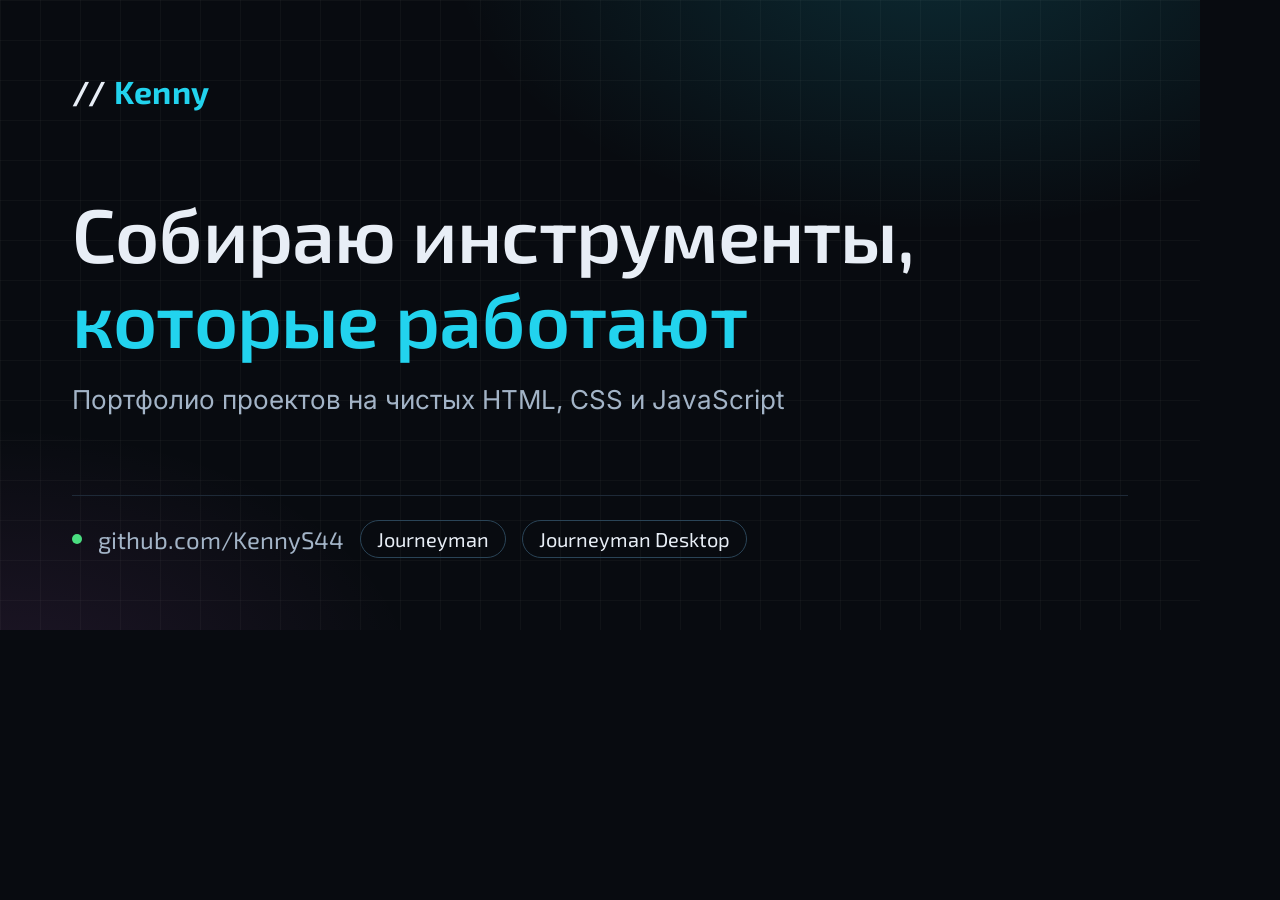
==== tools/og-template.html @ 1250eab6 "Раскладка репозитория: файлы разложены по папкам css, js, img, tools Пути в index.html, fonts.css, ." ====
<!DOCTYPE html>
<html lang="ru">
<!-- Шаблон превью для соцсетей. Снимается скриншотом 1200x630 в img/og.png. -->
<head>
<meta charset="utf-8">
<link rel="stylesheet" href="../css/fonts.css">
<style>
  * { box-sizing: border-box; margin: 0; }
  body {
    width: 1200px; height: 630px;
    background: #080b10;
    color: #e8eef6;
    font-family: "Inter", sans-serif;
    display: flex; flex-direction: column; justify-content: space-between;
    padding: 72px;
    position: relative; overflow: hidden;
  }
  .bg {
    position: absolute; inset: 0;
    background:
      radial-gradient(700px 420px at 78% -10%, rgba(34,211,238,.16), transparent 70%),
      radial-gradient(600px 380px at 0% 110%, rgba(232,121,249,.10), transparent 70%),
      linear-gradient(rgba(255,255,255,.03) 1px, transparent 1px) 0 0 / 100% 40px,
      linear-gradient(90deg, rgba(255,255,255,.03) 1px, transparent 1px) 0 0 / 40px 100%;
  }
  .row { position: relative; }
  .brand { font-family: "Exo 2", sans-serif; font-weight: 700; font-size: 32px; letter-spacing: .02em; }
  .brand span { color: #22d3ee; }
  h1 {
    font-family: "Exo 2", sans-serif; font-weight: 600;
    font-size: 76px; line-height: 1.12; letter-spacing: -.01em;
  }
  h1 em { font-style: normal; color: #22d3ee; }
  .sub { color: #a3b4c7; font-size: 26px; margin-top: 24px; }
  .foot {
    display: flex; align-items: center; gap: 16px;
    font-family: "Exo 2", sans-serif; font-size: 24px; color: #a3b4c7;
    border-top: 1px solid #1e2a38; padding-top: 24px;
  }
  .dot { width: 10px; height: 10px; border-radius: 50%; background: #4ade80; }
  .tag {
    border: 1px solid #2a4457; border-radius: 999px; padding: 6px 16px;
    font-size: 20px; color: #e8eef6;
  }
</style>
</head>
<body>
  <div class="bg"></div>
  <div class="row brand">// <span>Kenny</span></div>
  <div class="row">
    <h1>Собираю инструменты,<br><em>которые работают</em></h1>
    <p class="sub">Портфолио проектов на чистых HTML, CSS и JavaScript</p>
  </div>
  <div class="row foot">
    <span class="dot"></span>
    <span>github.com/KennyS44</span>
    <span class="tag">Journeyman</span>
    <span class="tag">Journeyman Desktop</span>
  </div>
</body>
</html>
---- css/fonts.css ----
/* Шрифты лежат рядом — сайт не зависит от Google Fonts. */

@font-face {
  font-family: 'Exo 2';
  font-style: normal;
  font-weight: 400;
  font-display: swap;
  src: url('../fonts/Exo2-400-cyrillic.woff2') format('woff2');
  unicode-range: U+0301, U+0400-045F, U+0490-0491, U+04B0-04B1, U+2116;
}

@font-face {
  font-family: 'Exo 2';
  font-style: normal;
  font-weight: 400;
  font-display: swap;
  src: url('../fonts/Exo2-400-latin.woff2') format('woff2');
  unicode-range: U+0000-00FF, U+0131, U+0152-0153, U+02BB-02BC, U+02C6, U+02DA, U+02DC, U+0304, U+0308, U+0329, U+2000-206F, U+20AC, U+2122, U+2191, U+2193, U+2212, U+2215, U+FEFF, U+FFFD;
}

@font-face {
  font-family: 'Exo 2';
  font-style: normal;
  font-weight: 600;
  font-display: swap;
  src: url('../fonts/Exo2-600-cyrillic.woff2') format('woff2');
  unicode-range: U+0301, U+0400-045F, U+0490-0491, U+04B0-04B1, U+2116;
}

@font-face {
  font-family: 'Exo 2';
  font-style: normal;
  font-weight: 600;
  font-display: swap;
  src: url('../fonts/Exo2-600-latin.woff2') format('woff2');
  unicode-range: U+0000-00FF, U+0131, U+0152-0153, U+02BB-02BC, U+02C6, U+02DA, U+02DC, U+0304, U+0308, U+0329, U+2000-206F, U+20AC, U+2122, U+2191, U+2193, U+2212, U+2215, U+FEFF, U+FFFD;
}

@font-face {
  font-family: 'Exo 2';
  font-style: normal;
  font-weight: 700;
  font-display: swap;
  src: url('../fonts/Exo2-700-cyrillic.woff2') format('woff2');
  unicode-range: U+0301, U+0400-045F, U+0490-0491, U+04B0-04B1, U+2116;
}

@font-face {
  font-family: 'Exo 2';
  font-style: normal;
  font-weight: 700;
  font-display: swap;
  src: url('../fonts/Exo2-700-latin.woff2') format('woff2');
  unicode-range: U+0000-00FF, U+0131, U+0152-0153, U+02BB-02BC, U+02C6, U+02DA, U+02DC, U+0304, U+0308, U+0329, U+2000-206F, U+20AC, U+2122, U+2191, U+2193, U+2212, U+2215, U+FEFF, U+FFFD;
}

@font-face {
  font-family: 'Inter';
  font-style: normal;
  font-weight: 400;
  font-display: swap;
  src: url('../fonts/Inter-400-cyrillic.woff2') format('woff2');
  unicode-range: U+0301, U+0400-045F, U+0490-0491, U+04B0-04B1, U+2116;
}

@font-face {
  font-family: 'Inter';
  font-style: normal;
  font-weight: 400;
  font-display: swap;
  src: url('../fonts/Inter-400-latin.woff2') format('woff2');
  unicode-range: U+0000-00FF, U+0131, U+0152-0153, U+02BB-02BC, U+02C6, U+02DA, U+02DC, U+0304, U+0308, U+0329, U+2000-206F, U+20AC, U+2122, U+2191, U+2193, U+2212, U+2215, U+FEFF, U+FFFD;
}
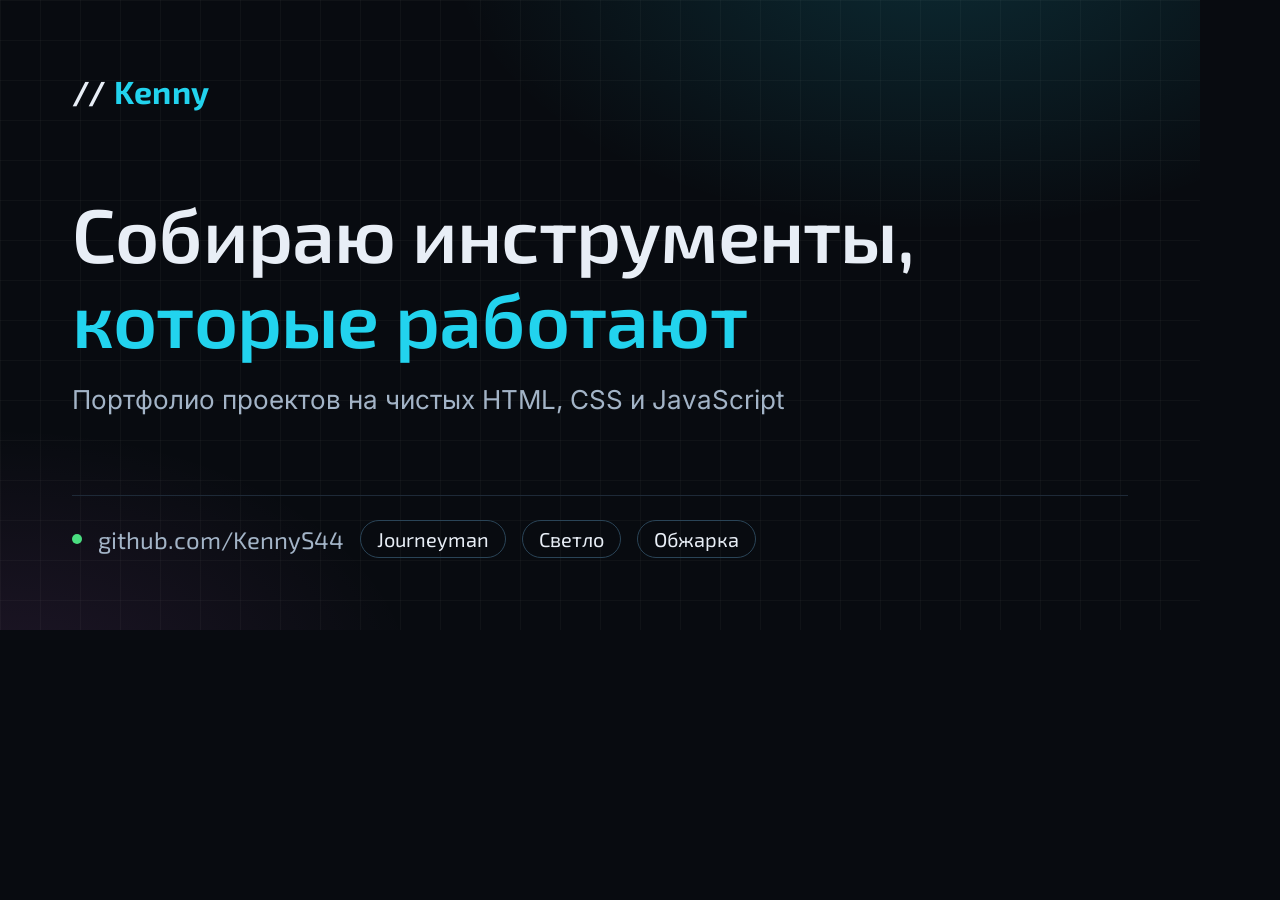
==== commit 5d979cb2: "js/main.js, img/: добавлены две карточки коммерческих сайтов и новое og-превью В main.js описаны про" ====
--- a/tools/og-template.html
+++ b/tools/og-template.html
@@ -55,7 +55,8 @@
     <span class="dot"></span>
     <span>github.com/KennyS44</span>
     <span class="tag">Journeyman</span>
-    <span class="tag">Journeyman Desktop</span>
+    <span class="tag">Светло</span>
+    <span class="tag">Обжарка</span>
   </div>
 </body>
 </html>
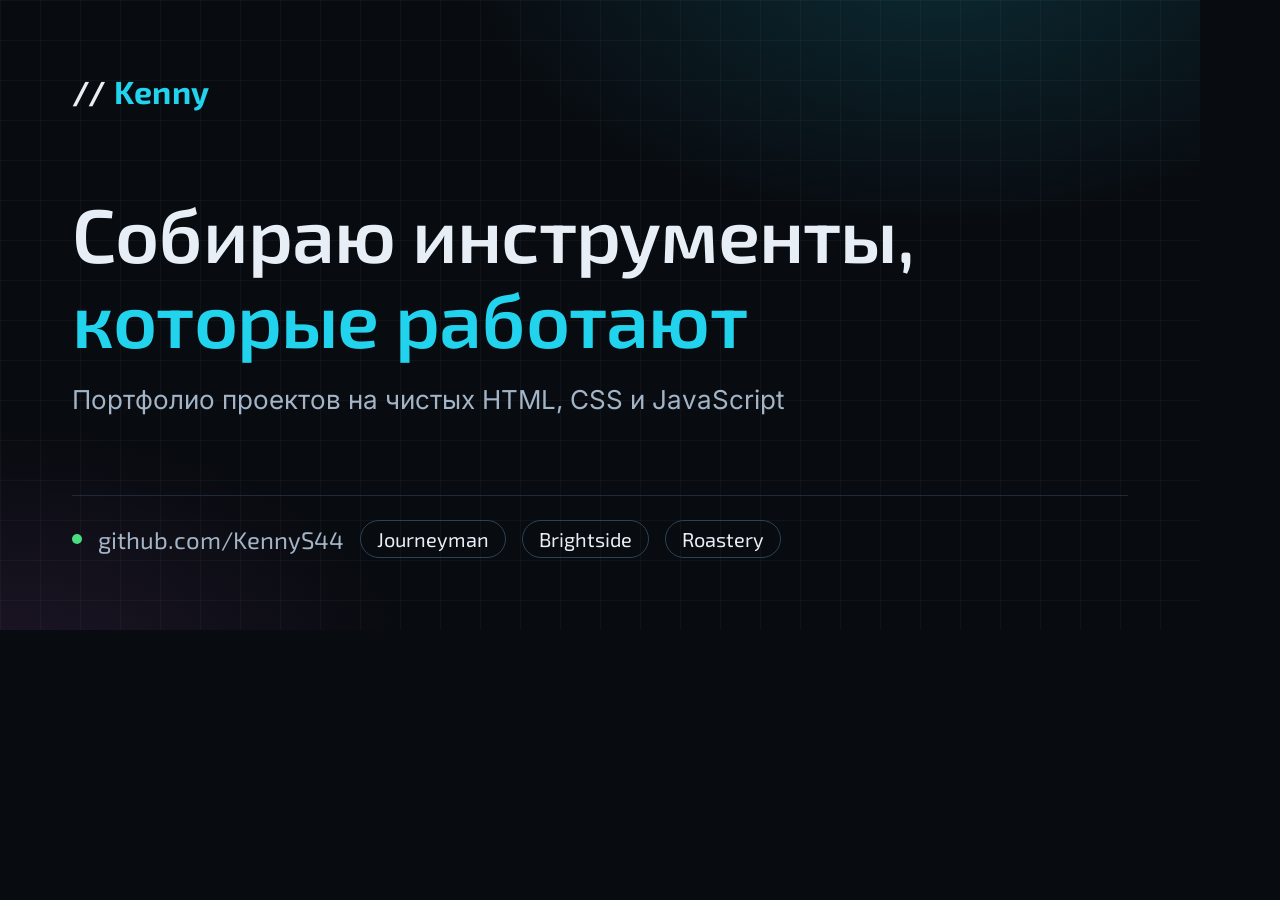
==== commit 630f4daa: "js/main.js, img/, tools/og-template.html: проекты переименованы латиницей, в метках оставлен только " ====
--- a/tools/og-template.html
+++ b/tools/og-template.html
@@ -55,8 +55,8 @@
     <span class="dot"></span>
     <span>github.com/KennyS44</span>
     <span class="tag">Journeyman</span>
-    <span class="tag">Светло</span>
-    <span class="tag">Обжарка</span>
+    <span class="tag">Brightside</span>
+    <span class="tag">Roastery</span>
   </div>
 </body>
 </html>
